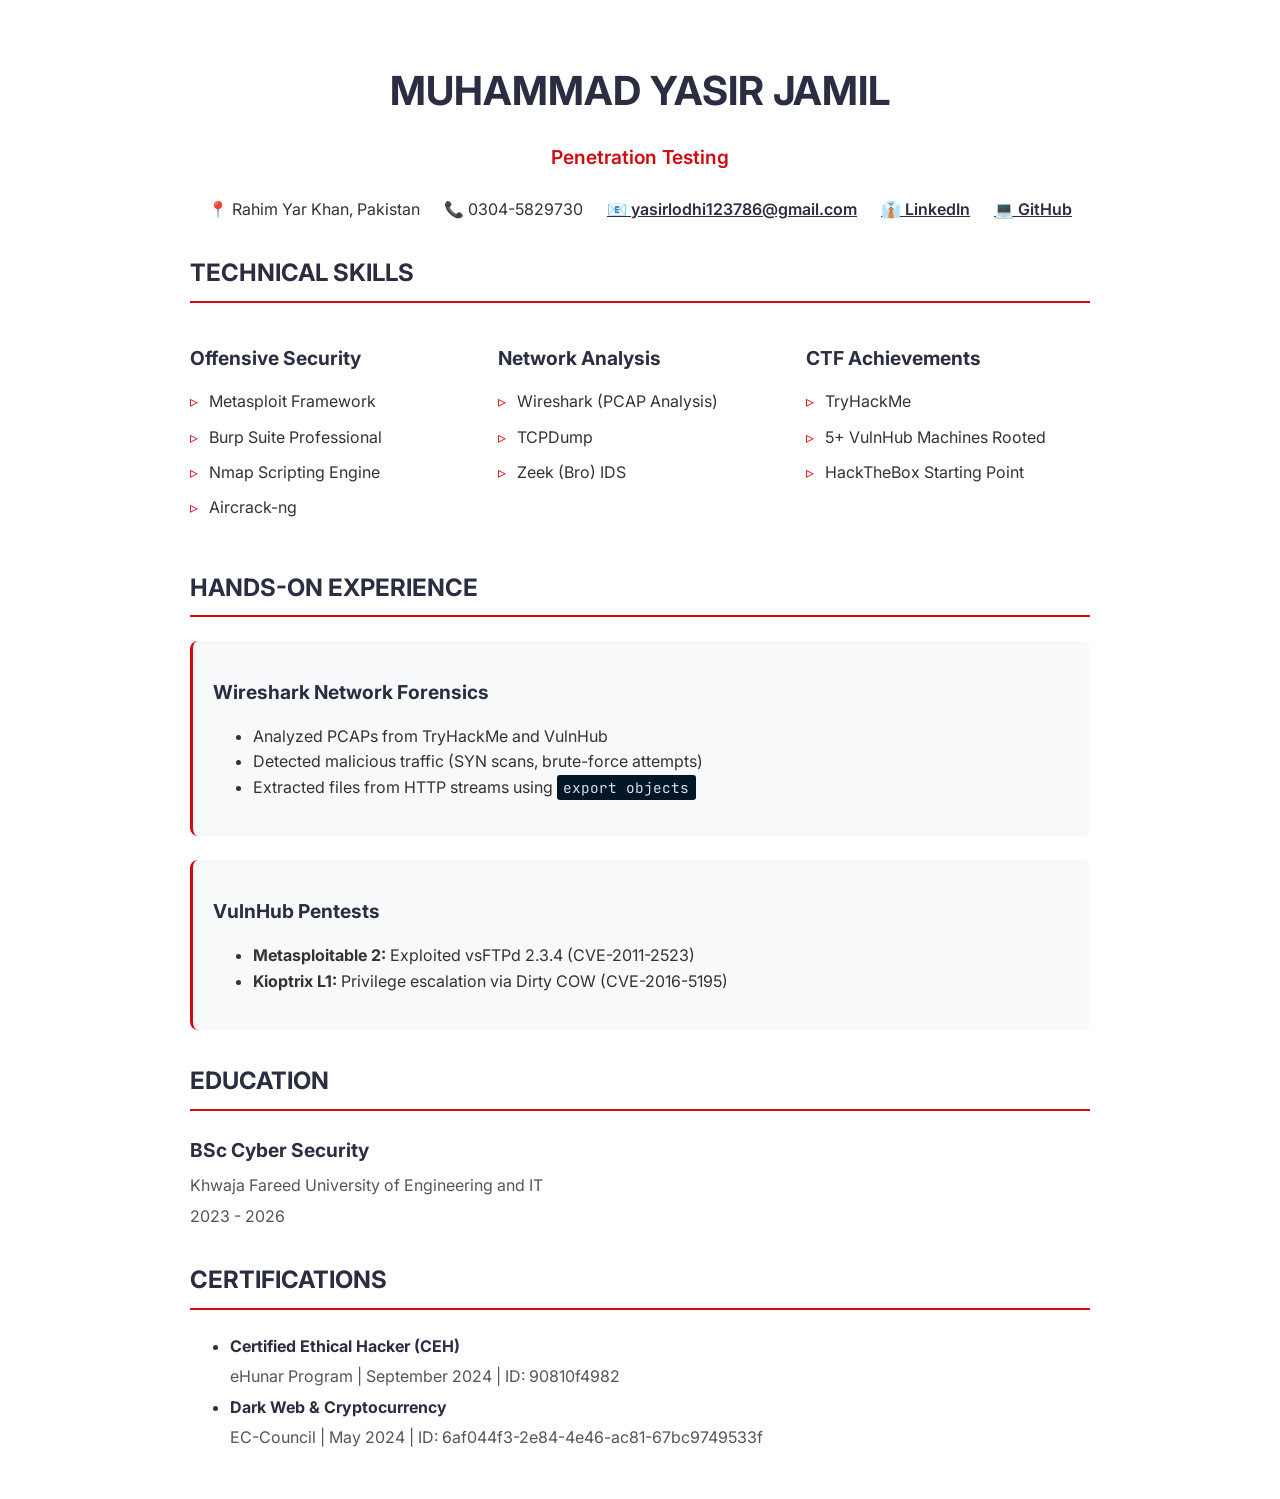
==== index.html @ 2fe6508a "Update index.html" ====
<!DOCTYPE html>
<html lang="en">
<head>
    <meta charset="UTF-8">
    <meta name="viewport" content="width=device-width, initial-scale=1.0">
    <title>Muhammad Yasir Jamil | Penetration Tester</title>
    <link rel="stylesheet" href="style.css">
    <link rel="preconnect" href="https://fonts.googleapis.com">
    <link rel="preconnect" href="https://fonts.gstatic.com" crossorigin>
    <link href="https://fonts.googleapis.com/css2?family=Inter:wght@400;500;600;700&family=JetBrains+Mono&display=swap" rel="stylesheet">
</head>
<body>
    <header class="header">
        <h1>MUHAMMAD YASIR JAMIL</h1>
        <p class="subtitle">Penetration Testing </p>
        <div class="contact-bar">
            <span class="contact-item">📍 Rahim Yar Khan, Pakistan</span>
            <span class="contact-item">📞 0304-5829730</span>
            <a href="mailto:yasirlodhi123786@gmail.com" class="contact-item">📧 yasirlodhi123786@gmail.com</a>
            <a href="https://linkedin.com/in/0xm1cr0" class="contact-item">👔 LinkedIn</a>
            <a href="https://github.com/0xm1cr0" class="contact-item">💻 GitHub</a>
        </div>
    </header>

    <main class="main-content">
        <section class="section">
            <h2 class="section-title">TECHNICAL SKILLS</h2>
            <div class="skills-grid">
                <div class="skill-category">
                    <h3>Offensive Security</h3>
                    <ul class="skill-list">
                        <li>Metasploit Framework</li>
                        <li>Burp Suite Professional</li>
                        <li>Nmap Scripting Engine</li>
                        <li>Aircrack-ng</li>
                    </ul>
                </div>
                <div class="skill-category">
                    <h3>Network Analysis</h3>
                    <ul class="skill-list">
                        <li>Wireshark (PCAP Analysis)</li>
                        <li>TCPDump</li>
                        <li>Zeek (Bro) IDS</li>
                    </ul>
                </div>
                <div class="skill-category">
                    <h3>CTF Achievements</h3>
                    <ul class="skill-list">
                        <li>TryHackMe </li>
                        <li>5+ VulnHub Machines Rooted</li>
                        <li>HackTheBox Starting Point</li>
                    </ul>
                </div>
            </div>
        </section>

        <section class="section">
            <h2 class="section-title">HANDS-ON EXPERIENCE</h2>
            
            <div class="lab">
                <h3 class="lab-title">Wireshark Network Forensics</h3>
                <ul class="lab-details">
                    <li>Analyzed PCAPs from TryHackMe and VulnHub</li>
                    <li>Detected malicious traffic (SYN scans, brute-force attempts)</li>
                    <li>Extracted files from HTTP streams using <code>export objects</code></li>
                </ul>
            </div>

            <div class="lab">
                <h3 class="lab-title">VulnHub Pentests</h3>
                <ul class="lab-details">
                    <li><strong>Metasploitable 2:</strong> Exploited vsFTPd 2.3.4 (CVE-2011-2523)</li>
                    <li><strong>Kioptrix L1:</strong> Privilege escalation via Dirty COW (CVE-2016-5195)</li>
                </ul>
            </div>
        </section>

        <section class="section">
            <h2 class="section-title">EDUCATION</h2>
            <div class="education">
                <h3>BSc Cyber Security</h3>
                <p class="institution">Khwaja Fareed University of Engineering and IT</p>
                <p class="date">2023 - 2026</p>
            </div>
        </section>

        <section class="section">
            <h2 class="section-title">CERTIFICATIONS</h2>
            <ul class="cert-list">
                <li>
                    <a href="https://lms.ehunar.org/certificate/90810f4982" target="_blank" class="cert-link">
                        <strong>Certified Ethical Hacker (CEH)</strong>
                    </a>
                    <p class="cert-meta">eHunar Program | September 2024 | ID: 90810f4982</p>
                </li>
                <li>
                    <a href="https://codered.eccouncil.org/certificate/6af044f3-2e84-4e46-ac81-67bc9749533f" target="_blank" class="cert-link">
                        <strong>Dark Web & Cryptocurrency</strong>
                    </a>
                    <p class="cert-meta">EC-Council | May 2024 | ID: 6af044f3-2e84-4e46-ac81-67bc9749533f</p>
                </li>
            </ul>
        </section>
    </main>
</body>
</html>
---- style.css ----
:root {
    --primary: #2b2d42;       /* Dark blue */
    --secondary: #d10a11;     /* Bold red */
    --text: #333333;         /* High-contrast black */
    --accent: #555555;       /* Medium gray */
    --light-bg: #f8f9fa;     /* Light background */
}

/* Base Styles */
body {
    font-family: 'Inter', sans-serif;
    line-height: 1.6;
    color: var(--text);
    background-color: white;
    max-width: 900px;
    margin: 0 auto;
    padding: 2rem;
}

/* Typography */
h1 {
    font-size: 2.5rem;
    color: var(--primary);
    text-align: center;
    margin-bottom: 0.5rem;
}

.subtitle {
    font-size: 1.2rem;
    color: var(--secondary);
    font-weight: 600;
    text-align: center;
    margin-bottom: 1.5rem;
}

h2 {
    font-size: 1.5rem;
    color: var(--primary);
    border-bottom: 2px solid var(--secondary);
    padding-bottom: 0.5rem;
    margin: 2rem 0 1.5rem;
    text-transform: uppercase;
}

h3 {
    font-size: 1.2rem;
    color: var(--primary);
    margin: 1rem 0 0.5rem;
}

/* Contact Bar */
.contact-bar {
    display: flex;
    flex-wrap: wrap;
    justify-content: center;
    gap: 1.5rem;
    margin: 1.5rem 0;
}

.contact-item {
    display: flex;
    align-items: center;
    gap: 0.4rem;
    color: var(--text);
}

.contact-item[href] {
    font-weight: 600;
    color: var(--primary);
}

/* Skills Grid */
.skills-grid {
    display: grid;
    grid-template-columns: repeat(auto-fit, minmax(250px, 1fr));
    gap: 1.5rem;
    margin: 1rem 0;
}

.skill-list {
    list-style-type: none;
    padding-left: 1.2rem;
}

.skill-list li {
    margin-bottom: 0.6rem;
    position: relative;
}

.skill-list li::before {
    content: "▹";
    position: absolute;
    left: -1.2rem;
    color: var(--secondary);
}

/* Labs */
.lab {
    background: var(--light-bg);
    padding: 1.25rem;
    border-radius: 8px;
    margin: 1.5rem 0;
    border-left: 3px solid var(--secondary);
}

.lab-title {
    color: var(--primary);
    margin-bottom: 0.5rem;
}

/* Education & Certs */
.institution, .date, .cert-meta {
    color: var(--accent);
    margin: 0.3rem 0;
}

.cert-link {
    color: var(--primary);
    font-weight: 600;
    text-decoration: none;
}

.cert-link:hover {
    color: var(--secondary);
    text-decoration: underline;
}

/* Code */
code {
    font-family: 'JetBrains Mono', monospace;
    background: #011627;
    color: #d6deeb;
    padding: 0.2rem 0.4rem;
    border-radius: 3px;
    font-size: 0.9rem;
}

/* Responsive */
@media (max-width: 768px) {
    body {
        padding: 1rem;
    }
    .contact-bar {
        flex-direction: column;
        align-items: center;
        gap: 0.7rem;
    }
    .skills-grid {
        grid-template-columns: 1fr;
    }
    h1 {
        font-size: 2rem;
    }
}
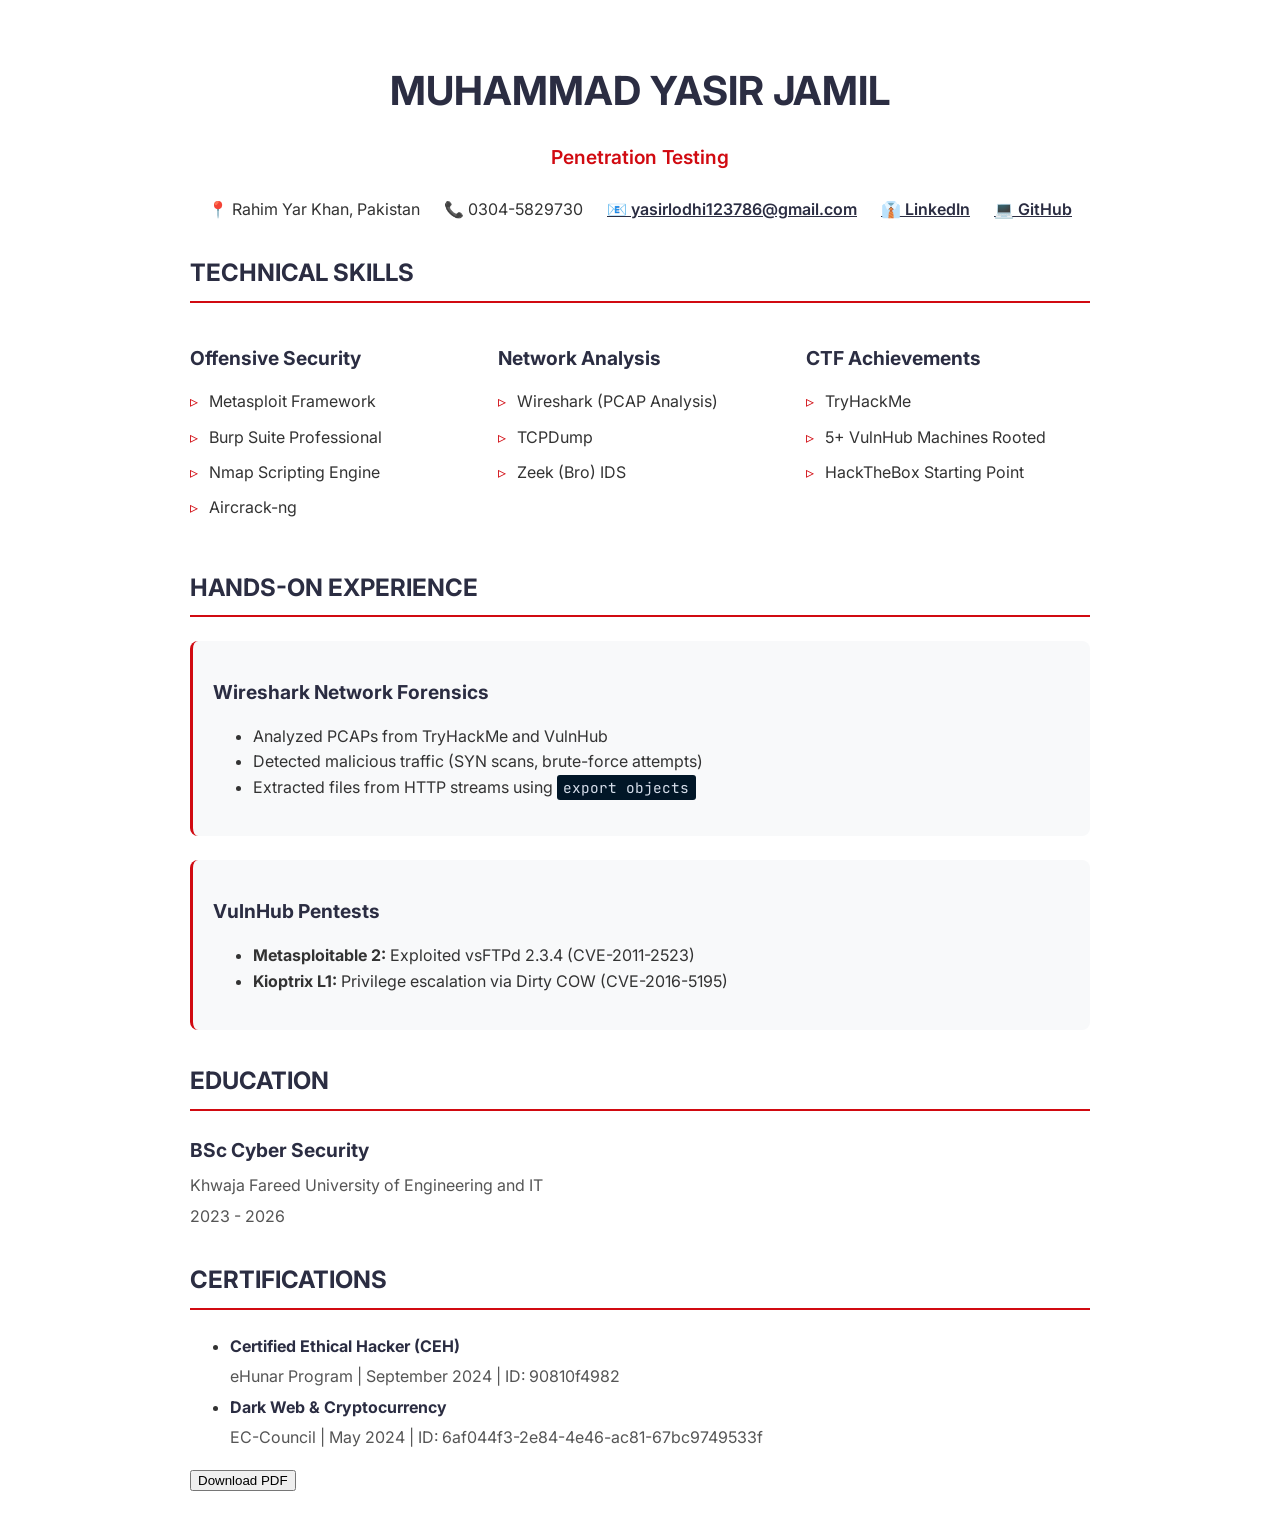
==== commit b975c748: "Update index.html" ====
--- a/index.html
+++ b/index.html
@@ -1,3 +1,4 @@
+
 <!DOCTYPE html>
 <html lang="en">
 <head>
@@ -102,5 +103,15 @@
             </ul>
         </section>
     </main>
+
+    <footer>
+        <button id="download-btn">Download PDF</button>
+    </footer>
+
+    <script>
+        document.getElementById('download-btn').addEventListener('click', function() {
+            window.print();
+        });
+    </script>
 </body>
 </html>
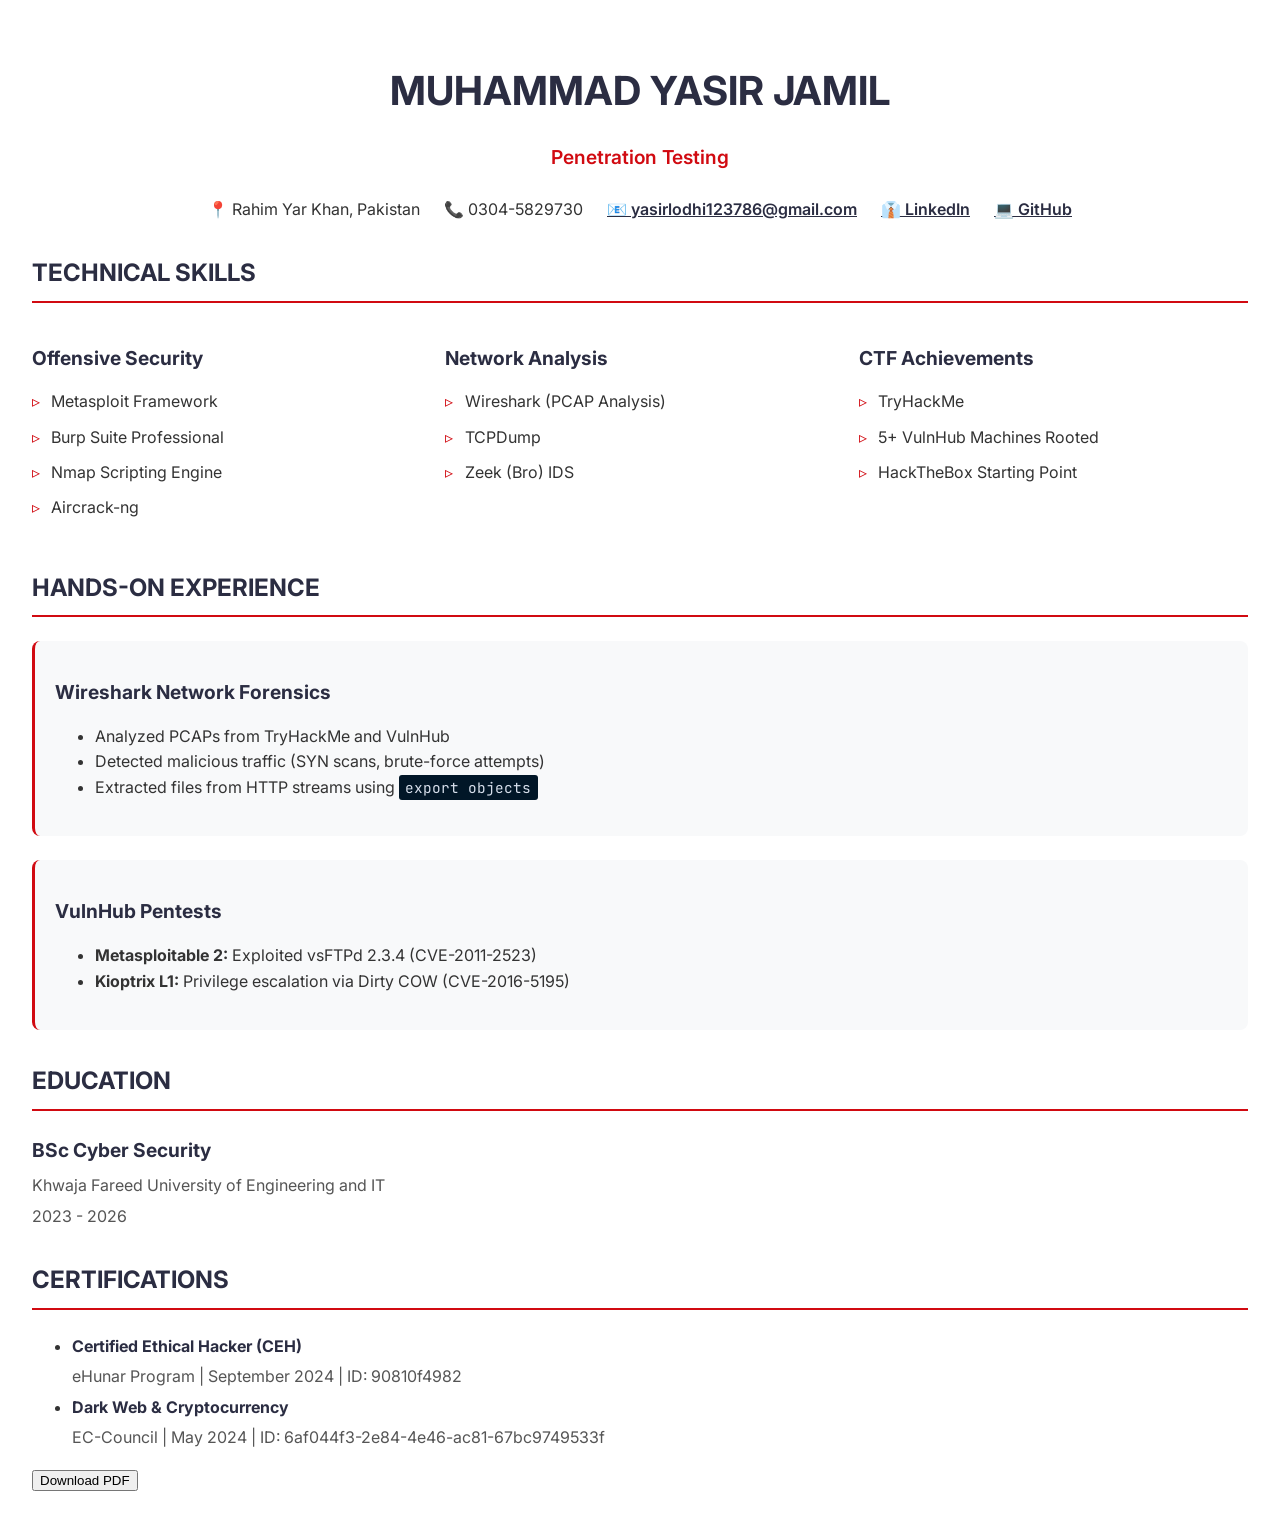
==== commit 77741814: "Update index.html" ====
--- a/index.html
+++ b/index.html
@@ -1,4 +1,3 @@
-
 <!DOCTYPE html>
 <html lang="en">
 <head>
--- a/style.css
+++ b/style.css
@@ -12,9 +12,9 @@
     line-height: 1.6;
     color: var(--text);
     background-color: white;
-    max-width: 900px;
-    margin: 0 auto;
+    margin: 0;
     padding: 2rem;
+    max-width: 100%;
 }
 
 /* Typography */
@@ -135,6 +135,17 @@
     font-size: 0.9rem;
 }
 
+/* Print Styles */
+@media print {
+    body {
+        padding: 1rem;
+        margin: 0;
+    }
+    .header, .footer {
+        display: none;
+    }
+}
+
 /* Responsive */
 @media (max-width: 768px) {
     body {
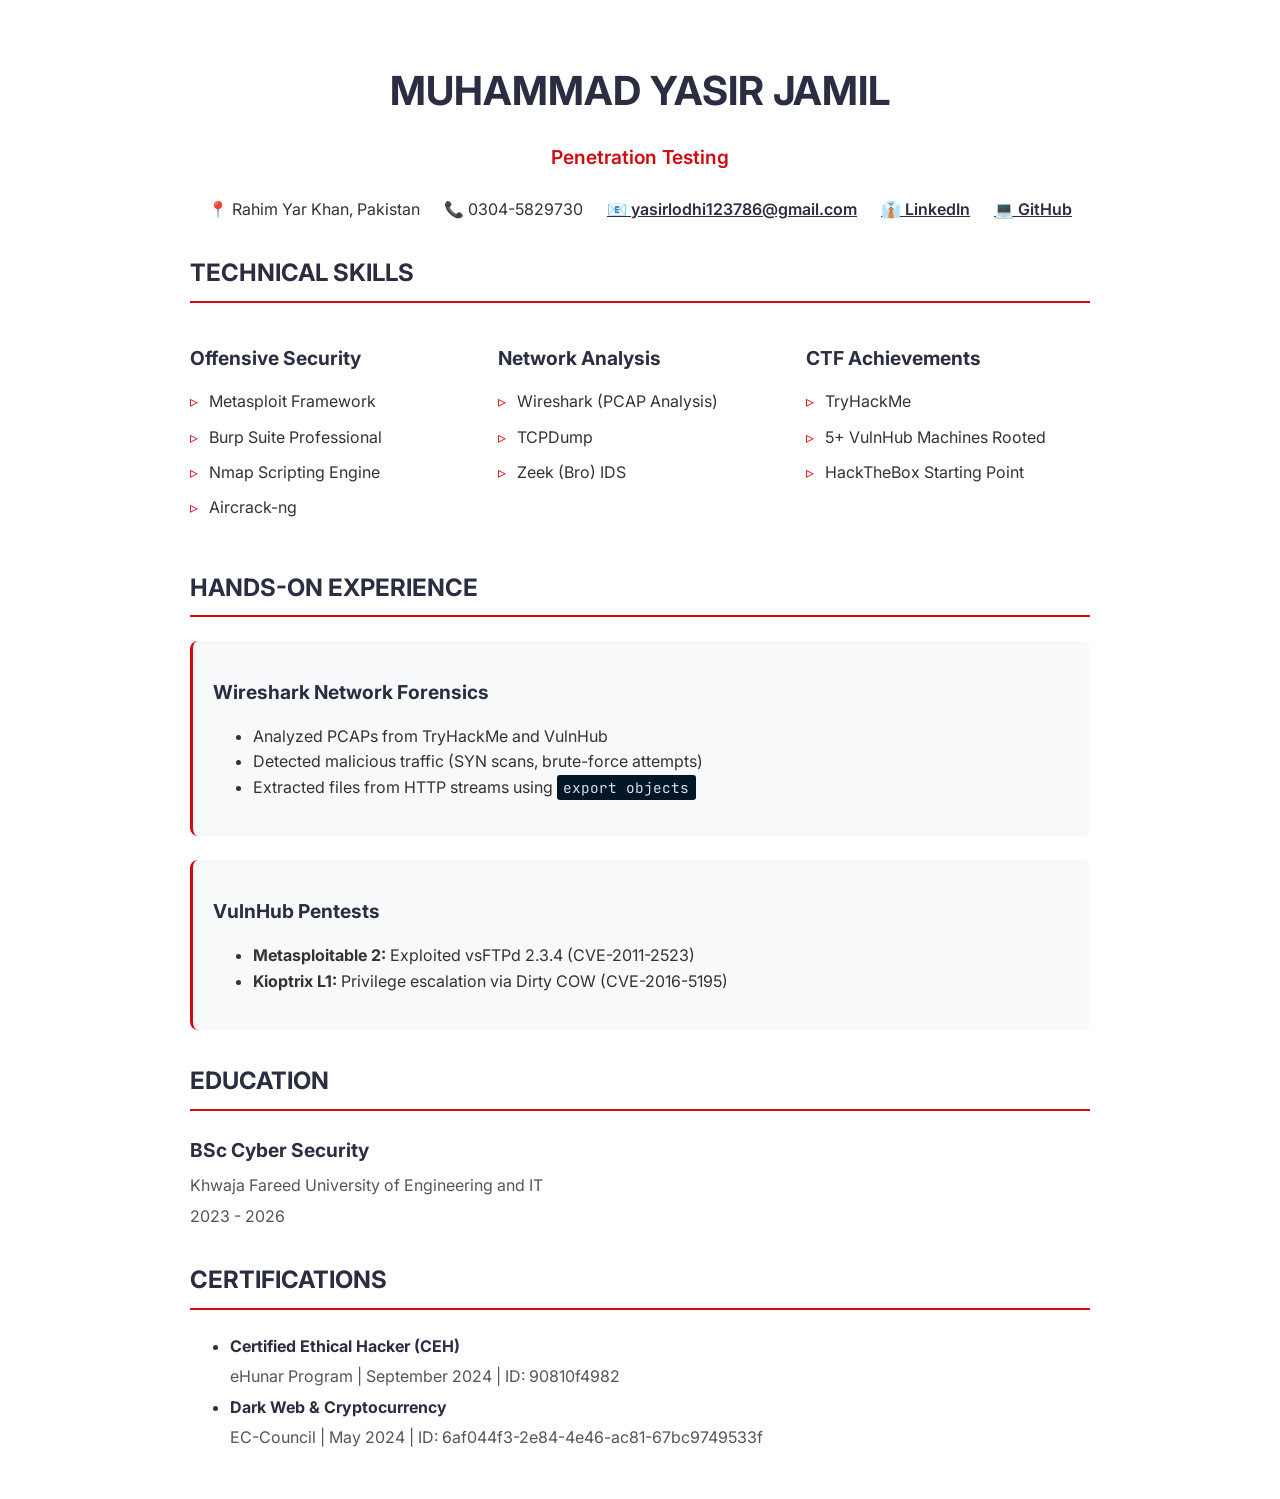
==== commit 7af12ce0: "Update index.html" ====
--- a/index.html
+++ b/index.html
@@ -102,15 +102,6 @@
             </ul>
         </section>
     </main>
-
-    <footer>
-        <button id="download-btn">Download PDF</button>
-    </footer>
-
-    <script>
-        document.getElementById('download-btn').addEventListener('click', function() {
-            window.print();
-        });
-    </script>
 </body>
 </html>
+
--- a/style.css
+++ b/style.css
@@ -1,3 +1,8 @@
+
+
+
+
+
 :root {
     --primary: #2b2d42;       /* Dark blue */
     --secondary: #d10a11;     /* Bold red */
@@ -12,9 +17,9 @@
     line-height: 1.6;
     color: var(--text);
     background-color: white;
-    margin: 0;
+    max-width: 900px;
+    margin: 0 auto;
     padding: 2rem;
-    max-width: 100%;
 }
 
 /* Typography */
@@ -135,17 +140,6 @@
     font-size: 0.9rem;
 }
 
-/* Print Styles */
-@media print {
-    body {
-        padding: 1rem;
-        margin: 0;
-    }
-    .header, .footer {
-        display: none;
-    }
-}
-
 /* Responsive */
 @media (max-width: 768px) {
     body {
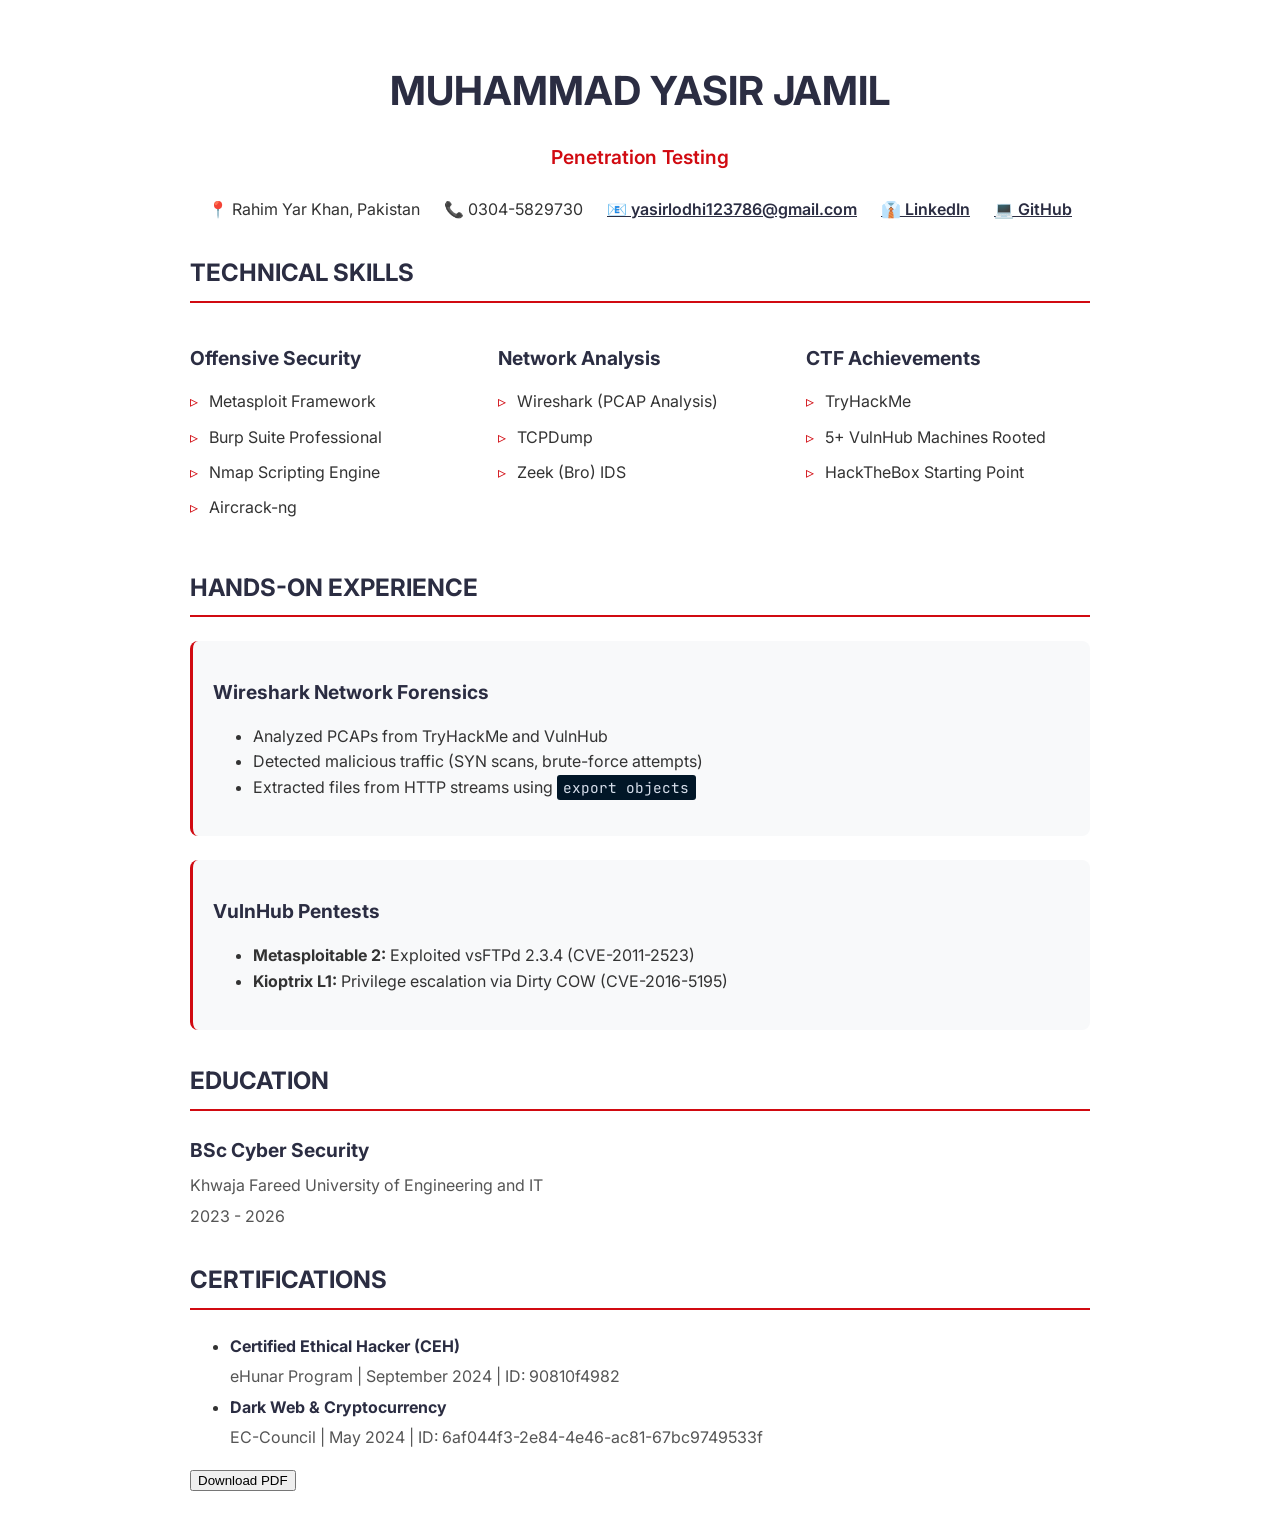
==== commit 120e4c24: "Update index.html" ====
--- a/index.html
+++ b/index.html
@@ -102,6 +102,15 @@
             </ul>
         </section>
     </main>
+
+    <footer>
+        <button id="download-btn">Download PDF</button>
+    </footer>
+
+    <script>
+        document.getElementById('download-btn').addEventListener('click', function() {
+            window.print();
+        });
+    </script>
 </body>
 </html>
-
--- a/style.css
+++ b/style.css
@@ -1,8 +1,3 @@
-
-
-
-
-
 :root {
     --primary: #2b2d42;       /* Dark blue */
     --secondary: #d10a11;     /* Bold red */
@@ -157,3 +152,47 @@
         font-size: 2rem;
     }
 }
+
+/* Print-Specific Styles */
+@media print {
+    body {
+        max-width: 100%; /* Remove width limit for printing */
+        padding: 1rem;
+        margin: 0;
+    }
+
+    header, .main-content {
+        page-break-before: always; /* Start new page for header */
+    }
+
+    h1, .subtitle {
+        font-size: 1.5rem; /* Reduce title font size for print */
+        text-align: center;
+    }
+
+    .section {
+        page-break-inside: avoid; /* Prevent breaking content within sections */
+    }
+
+    .contact-bar, .skills-grid {
+        display: block;
+        margin: 1rem 0;
+    }
+
+    .skills-grid {
+        grid-template-columns: 1fr; /* Stack skills in one column for print */
+    }
+
+    .contact-item {
+        font-size: 0.9rem;
+    }
+
+    /* Ensure no overflowing content */
+    .lab, .education, .cert-list {
+        font-size: 0.9rem;
+    }
+
+    .cert-list li {
+        margin-bottom: 0.5rem;
+    }
+}
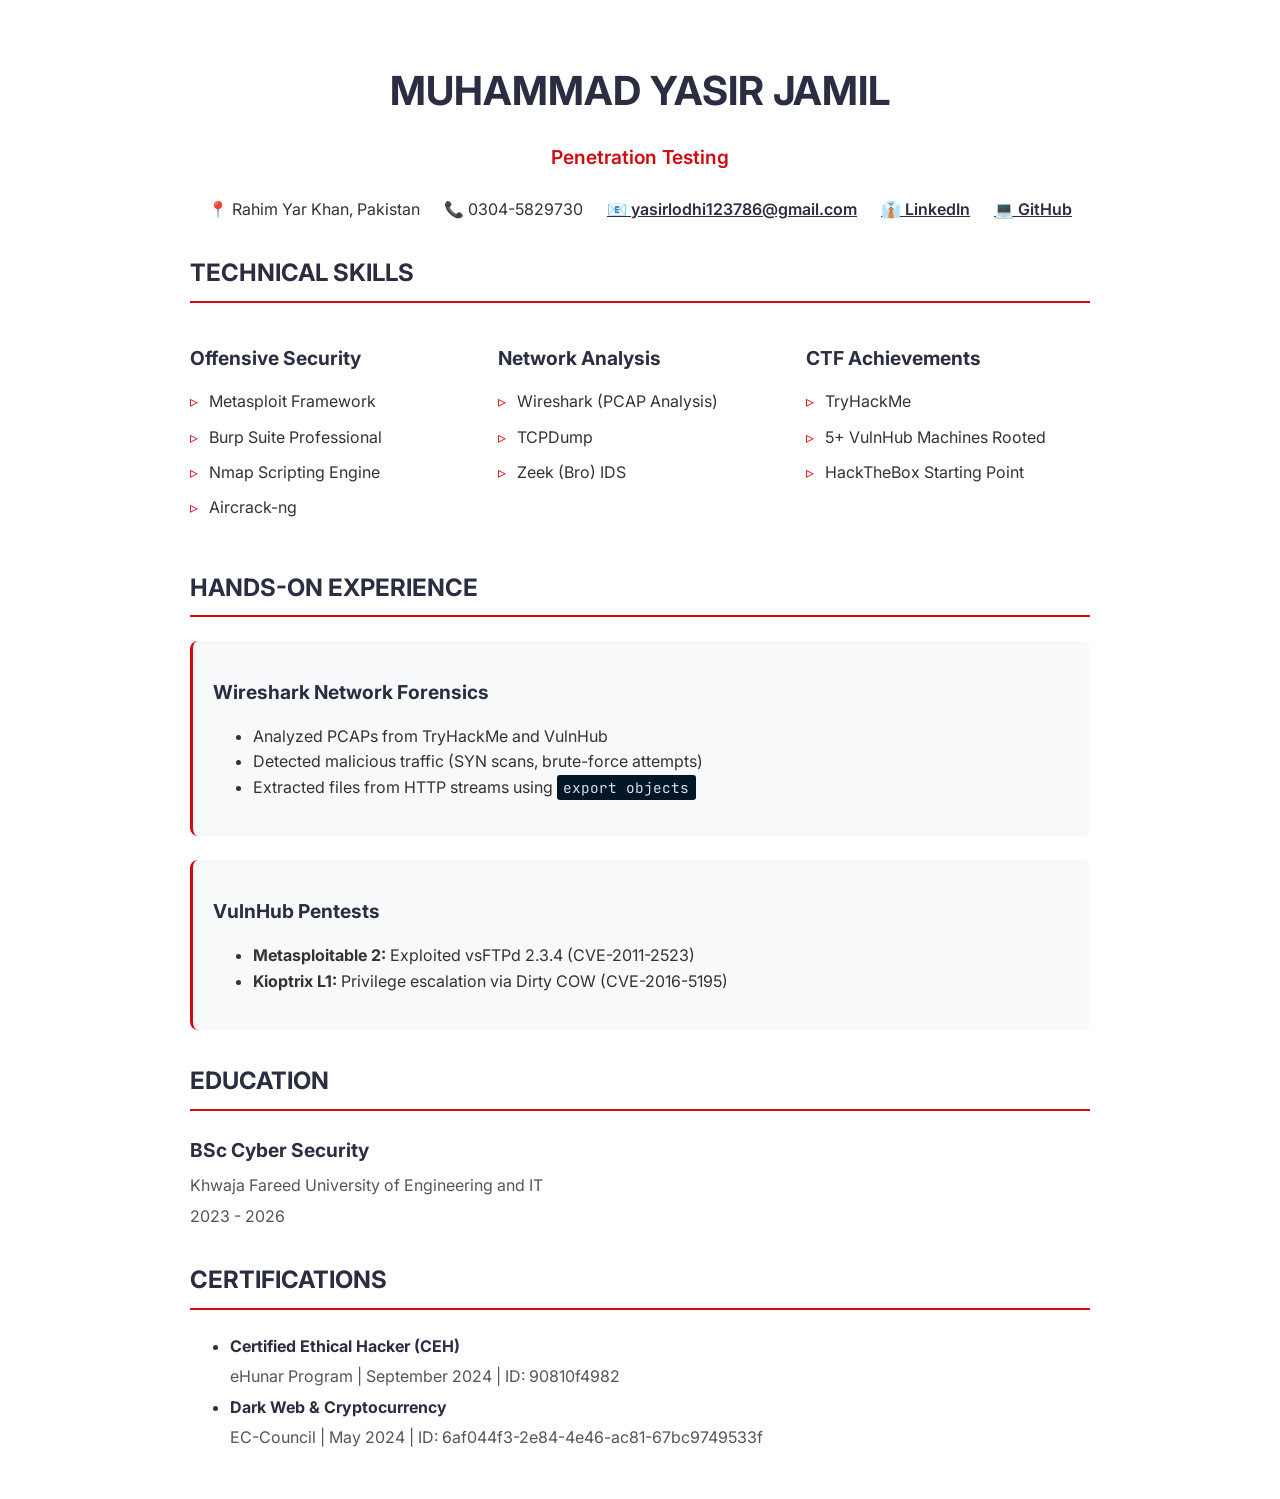
==== commit 01d3cf93: "Update index.html" ====
--- a/index.html
+++ b/index.html
@@ -102,15 +102,6 @@
             </ul>
         </section>
     </main>
-
-    <footer>
-        <button id="download-btn">Download PDF</button>
-    </footer>
-
-    <script>
-        document.getElementById('download-btn').addEventListener('click', function() {
-            window.print();
-        });
-    </script>
 </body>
 </html>
+
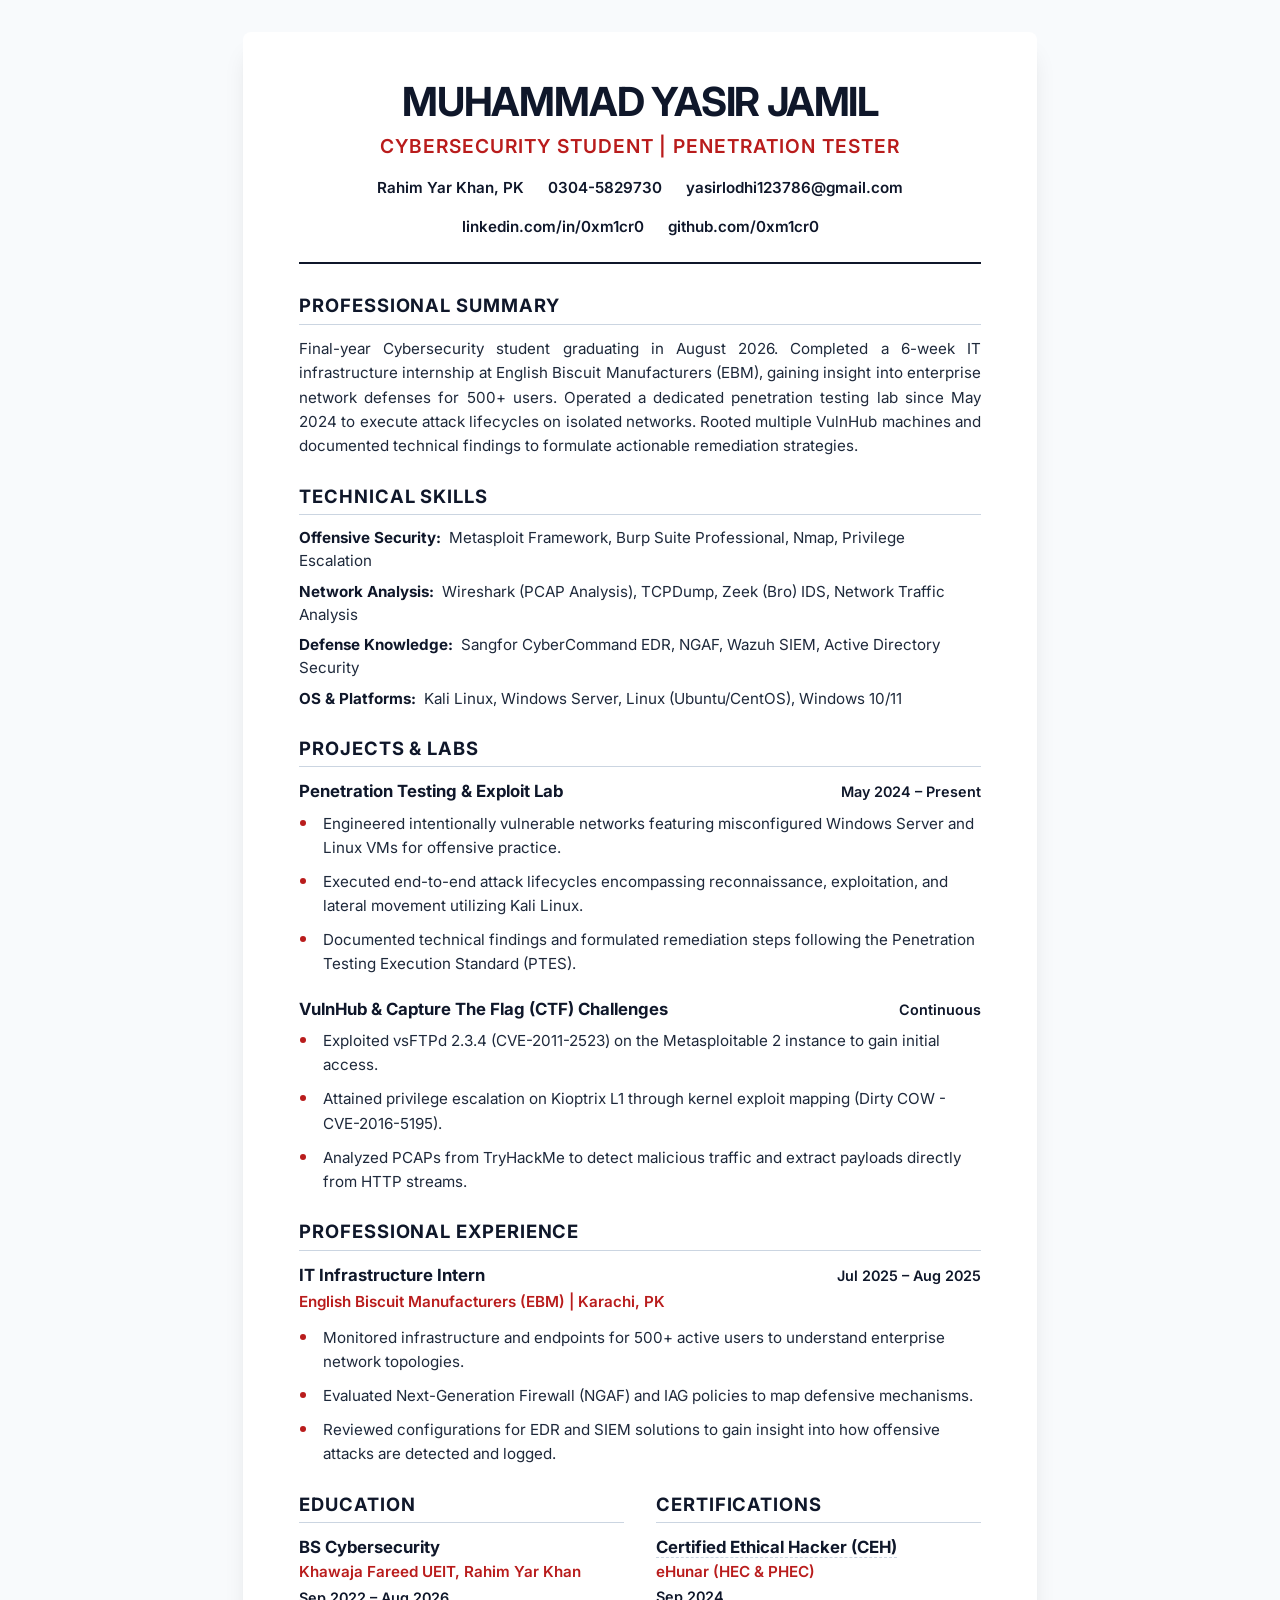
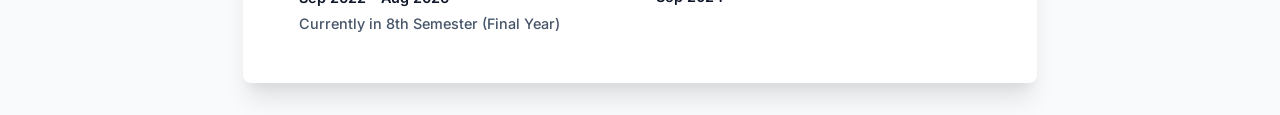
==== commit 9472d4c8: "index.html" ====
--- a/index.html
+++ b/index.html
@@ -1,107 +1,372 @@
 <!DOCTYPE html>
 <html lang="en">
+
 <head>
     <meta charset="UTF-8">
     <meta name="viewport" content="width=device-width, initial-scale=1.0">
-    <title>Muhammad Yasir Jamil | Penetration Tester</title>
-    <link rel="stylesheet" href="style.css">
+    <meta name="description"
+        content="Cybersecurity student with hands-on pentesting lab experience and 6-week enterprise internship. Skilled in Metasploit, Burp Suite, and Nmap.">
+    <title>Muhammad Yasir Jamil - Penetration Tester CV</title>
     <link rel="preconnect" href="https://fonts.googleapis.com">
     <link rel="preconnect" href="https://fonts.gstatic.com" crossorigin>
-    <link href="https://fonts.googleapis.com/css2?family=Inter:wght@400;500;600;700&family=JetBrains+Mono&display=swap" rel="stylesheet">
+    <link href="https://fonts.googleapis.com/css2?family=Inter:wght@400;500;600;700&display=swap" rel="stylesheet">
+    <style>
+        :root {
+            --primary: #0f172a;
+            --accent: #b91c1c;
+            --text-main: #1e293b;
+            --text-muted: #475569;
+            --bg-page: #f8fafc;
+            --bg-paper: #ffffff;
+            --border: #cbd5e1;
+        }
+
+        * {
+            margin: 0;
+            padding: 0;
+            box-sizing: border-box;
+        }
+
+        body {
+            font-family: 'Inter', sans-serif;
+            background-color: var(--bg-page);
+            color: var(--text-main);
+            line-height: 1.5;
+            -webkit-font-smoothing: antialiased;
+            padding: 2rem;
+            display: flex;
+            justify-content: center;
+        }
+
+        .resume-container {
+            width: 100%;
+            max-width: 21cm;
+            background-color: var(--bg-paper);
+            box-shadow: 0 20px 25px -5px rgba(0, 0, 0, 0.1), 0 10px 10px -5px rgba(0, 0, 0, 0.04);
+            border-radius: 8px;
+            padding: 3rem 3.5rem;
+        }
+
+        header {
+            display: flex;
+            align-items: center;
+            gap: 2rem;
+            margin-bottom: 1.75rem;
+            border-bottom: 2px solid var(--primary);
+            padding-bottom: 1.5rem;
+        }
+
+        .header-photo {
+            width: 110px;
+            height: 110px;
+            border-radius: 50%;
+            object-fit: cover;
+            object-position: center top;
+            border: 2px solid #cbd5e1;
+            flex-shrink: 0;
+        }
+
+        .header-text {
+            flex: 1;
+            text-align: center;
+        }
+
+        h1 {
+            font-size: 2.5rem;
+            font-weight: 700;
+            color: var(--primary);
+            line-height: 1.1;
+            letter-spacing: -0.03em;
+            text-transform: uppercase;
+        }
+
+        .title {
+            font-size: 1.2rem;
+            font-weight: 600;
+            color: var(--accent);
+            margin-top: 0.5rem;
+            margin-bottom: 1rem;
+            text-transform: uppercase;
+            letter-spacing: 0.05em;
+        }
+
+        .contact-info {
+            display: flex;
+            flex-wrap: wrap;
+            justify-content: center;
+            gap: 1rem 1.5rem;
+            font-size: 0.95rem;
+            color: var(--primary);
+            font-weight: 600;
+        }
+
+        .contact-info a {
+            color: var(--primary);
+            text-decoration: none;
+            transition: color 0.2s;
+        }
+
+        .contact-info a:hover {
+            color: var(--accent);
+            text-decoration: underline;
+        }
+
+        .section {
+            margin-bottom: 1.5rem;
+        }
+
+        h2 {
+            font-size: 1.15rem;
+            font-weight: 700;
+            color: var(--primary);
+            text-transform: uppercase;
+            letter-spacing: 0.05em;
+            margin-bottom: 0.75rem;
+            border-bottom: 1px solid var(--border);
+            padding-bottom: 0.25rem;
+        }
+
+        .summary {
+            font-size: 0.95rem;
+            text-align: justify;
+            color: var(--text-main);
+            font-weight: 400;
+            line-height: 1.6;
+        }
+
+        .item {
+            margin-bottom: 1.25rem;
+        }
+
+        .item:last-child {
+            margin-bottom: 0;
+        }
+
+        .item-header {
+            display: flex;
+            justify-content: space-between;
+            align-items: baseline;
+            margin-bottom: 0.2rem;
+        }
+
+        .item-title {
+            font-weight: 700;
+            color: var(--primary);
+            font-size: 1.05rem;
+        }
+
+        .item-date {
+            font-size: 0.9rem;
+            color: var(--primary);
+            font-weight: 600;
+        }
+
+        .item-subtitle {
+            font-size: 0.95rem;
+            color: var(--accent);
+            font-weight: 600;
+            margin-bottom: 0.5rem;
+        }
+
+        .item-list {
+            padding-left: 1.25rem;
+            font-size: 0.95rem;
+            color: var(--text-main);
+            line-height: 1.6;
+        }
+
+        .item-list li {
+            margin-bottom: 0.35rem;
+            padding-left: 0.25rem;
+        }
+
+        .item-list li::marker {
+            color: var(--accent);
+            font-size: 1.2em;
+        }
+
+        .skills-grid {
+            display: flex;
+            flex-direction: column;
+            gap: 0.5rem;
+        }
+
+        .skill-row {
+            font-size: 0.95rem;
+            line-height: 1.5;
+        }
+
+        .skill-category {
+            font-weight: 700;
+            color: var(--primary);
+            margin-right: 0.25rem;
+        }
+
+        .ed-cert-grid {
+            display: grid;
+            grid-template-columns: 1fr 1fr;
+            gap: 2rem;
+        }
+
+        .cert-link {
+            color: var(--primary);
+            text-decoration: none;
+            border-bottom: 1px dashed var(--border);
+            transition: all 0.2s;
+        }
+
+        .cert-link:hover {
+            color: var(--accent);
+            border-bottom-color: var(--accent);
+        }
+
+        @media print {
+            @page {
+                margin: 0;
+            }
+
+            body {
+                background-color: white;
+                padding: 1.5cm;
+                display: block;
+            }
+
+            .resume-container {
+                box-shadow: none;
+                padding: 0;
+                max-width: 100%;
+                border-radius: 0;
+            }
+
+            .section {
+                margin-bottom: 1.25rem;
+            }
+
+            header {
+                padding-bottom: 1rem;
+                margin-bottom: 1.25rem;
+            }
+        }
+    </style>
 </head>
+
 <body>
-    <header class="header">
-        <h1>MUHAMMAD YASIR JAMIL</h1>
-        <p class="subtitle">Penetration Testing </p>
-        <div class="contact-bar">
-            <span class="contact-item">📍 Rahim Yar Khan, Pakistan</span>
-            <span class="contact-item">📞 0304-5829730</span>
-            <a href="mailto:yasirlodhi123786@gmail.com" class="contact-item">📧 yasirlodhi123786@gmail.com</a>
-            <a href="https://linkedin.com/in/0xm1cr0" class="contact-item">👔 LinkedIn</a>
-            <a href="https://github.com/0xm1cr0" class="contact-item">💻 GitHub</a>
-        </div>
-    </header>
-
-    <main class="main-content">
+    <div class="resume-container">
+        <header>
+            
+            <div class="header-text">
+                <h1>Muhammad Yasir Jamil</h1>
+                <div class="title">Cybersecurity Student | Penetration Tester</div>
+                <div class="contact-info">
+                    <span>Rahim Yar Khan, PK</span>
+                    <span>0304-5829730</span>
+                    <a href="mailto:yasirlodhi123786@gmail.com" target="_blank"
+                        rel="noopener noreferrer">yasirlodhi123786@gmail.com</a>
+                    <a href="https://linkedin.com/in/0xm1cr0" target="_blank"
+                        rel="noopener noreferrer">linkedin.com/in/0xm1cr0</a>
+                    <a href="https://github.com/0xm1cr0" target="_blank"
+                        rel="noopener noreferrer">github.com/0xm1cr0</a>
+                </div>
+            </div>
+        </header>
         <section class="section">
-            <h2 class="section-title">TECHNICAL SKILLS</h2>
+            <h2>Professional Summary</h2>
+            <p class="summary">
+                Final-year Cybersecurity student graduating in August 2026. Completed a 6-week IT infrastructure
+                internship at English Biscuit Manufacturers (EBM), gaining insight into enterprise network defenses for
+                500+ users. Operated a dedicated penetration testing lab since May 2024 to execute attack lifecycles on
+                isolated networks. Rooted multiple VulnHub machines and documented technical findings to formulate
+                actionable remediation strategies.
+            </p>
+        </section>
+        <section class="section">
+            <h2>Technical Skills</h2>
             <div class="skills-grid">
-                <div class="skill-category">
-                    <h3>Offensive Security</h3>
-                    <ul class="skill-list">
-                        <li>Metasploit Framework</li>
-                        <li>Burp Suite Professional</li>
-                        <li>Nmap Scripting Engine</li>
-                        <li>Aircrack-ng</li>
-                    </ul>
-                </div>
-                <div class="skill-category">
-                    <h3>Network Analysis</h3>
-                    <ul class="skill-list">
-                        <li>Wireshark (PCAP Analysis)</li>
-                        <li>TCPDump</li>
-                        <li>Zeek (Bro) IDS</li>
-                    </ul>
-                </div>
-                <div class="skill-category">
-                    <h3>CTF Achievements</h3>
-                    <ul class="skill-list">
-                        <li>TryHackMe </li>
-                        <li>5+ VulnHub Machines Rooted</li>
-                        <li>HackTheBox Starting Point</li>
-                    </ul>
-                </div>
-            </div>
-        </section>
-
+                <div class="skill-row"><span class="skill-category">Offensive Security:</span> Metasploit Framework,
+                    Burp Suite Professional, Nmap, Privilege Escalation</div>
+                <div class="skill-row"><span class="skill-category">Network Analysis:</span> Wireshark (PCAP Analysis),
+                    TCPDump, Zeek (Bro) IDS, Network Traffic Analysis</div>
+                <div class="skill-row"><span class="skill-category">Defense Knowledge:</span> Sangfor CyberCommand EDR,
+                    NGAF, Wazuh SIEM, Active Directory Security</div>
+                <div class="skill-row"><span class="skill-category">OS & Platforms:</span> Kali Linux, Windows Server,
+                    Linux (Ubuntu/CentOS), Windows 10/11</div>
+            </div>
+        </section>
         <section class="section">
-            <h2 class="section-title">HANDS-ON EXPERIENCE</h2>
-            
-            <div class="lab">
-                <h3 class="lab-title">Wireshark Network Forensics</h3>
-                <ul class="lab-details">
-                    <li>Analyzed PCAPs from TryHackMe and VulnHub</li>
-                    <li>Detected malicious traffic (SYN scans, brute-force attempts)</li>
-                    <li>Extracted files from HTTP streams using <code>export objects</code></li>
+            <h2>Projects & Labs</h2>
+            <div class="item">
+                <div class="item-header">
+                    <div class="item-title">Penetration Testing & Exploit Lab</div>
+                    <div class="item-date">May 2024 – Present</div>
+                </div>
+                <ul class="item-list">
+                    <li>Engineered intentionally vulnerable networks featuring misconfigured Windows Server and Linux
+                        VMs for offensive practice.</li>
+                    <li>Executed end-to-end attack lifecycles encompassing reconnaissance, exploitation, and lateral
+                        movement utilizing Kali Linux.</li>
+                    <li>Documented technical findings and formulated remediation steps following the Penetration Testing
+                        Execution Standard (PTES).</li>
                 </ul>
             </div>
-
-            <div class="lab">
-                <h3 class="lab-title">VulnHub Pentests</h3>
-                <ul class="lab-details">
-                    <li><strong>Metasploitable 2:</strong> Exploited vsFTPd 2.3.4 (CVE-2011-2523)</li>
-                    <li><strong>Kioptrix L1:</strong> Privilege escalation via Dirty COW (CVE-2016-5195)</li>
+            <div class="item">
+                <div class="item-header">
+                    <div class="item-title">VulnHub & Capture The Flag (CTF) Challenges</div>
+                    <div class="item-date">Continuous</div>
+                </div>
+                <ul class="item-list">
+                    <li>Exploited vsFTPd 2.3.4 (CVE-2011-2523) on the Metasploitable 2 instance to gain initial access.
+                    </li>
+                    <li>Attained privilege escalation on Kioptrix L1 through kernel exploit mapping (Dirty COW -
+                        CVE-2016-5195).</li>
+                    <li>Analyzed PCAPs from TryHackMe to detect malicious traffic and extract payloads directly from
+                        HTTP streams.</li>
                 </ul>
             </div>
         </section>
-
         <section class="section">
-            <h2 class="section-title">EDUCATION</h2>
-            <div class="education">
-                <h3>BSc Cyber Security</h3>
-                <p class="institution">Khwaja Fareed University of Engineering and IT</p>
-                <p class="date">2023 - 2026</p>
-            </div>
-        </section>
-
-        <section class="section">
-            <h2 class="section-title">CERTIFICATIONS</h2>
-            <ul class="cert-list">
-                <li>
-                    <a href="https://lms.ehunar.org/certificate/90810f4982" target="_blank" class="cert-link">
-                        <strong>Certified Ethical Hacker (CEH)</strong>
-                    </a>
-                    <p class="cert-meta">eHunar Program | September 2024 | ID: 90810f4982</p>
-                </li>
-                <li>
-                    <a href="https://codered.eccouncil.org/certificate/6af044f3-2e84-4e46-ac81-67bc9749533f" target="_blank" class="cert-link">
-                        <strong>Dark Web & Cryptocurrency</strong>
-                    </a>
-                    <p class="cert-meta">EC-Council | May 2024 | ID: 6af044f3-2e84-4e46-ac81-67bc9749533f</p>
-                </li>
-            </ul>
-        </section>
-    </main>
+            <h2>Professional Experience</h2>
+            <div class="item">
+                <div class="item-header">
+                    <div class="item-title">IT Infrastructure Intern</div>
+                    <div class="item-date">Jul 2025 – Aug 2025</div>
+                </div>
+                <div class="item-subtitle">English Biscuit Manufacturers (EBM) | Karachi, PK</div>
+                <ul class="item-list">
+                    <li>Monitored infrastructure and endpoints for 500+ active users to understand enterprise network
+                        topologies.</li>
+                    <li>Evaluated Next-Generation Firewall (NGAF) and IAG policies to map defensive mechanisms.</li>
+                    <li>Reviewed configurations for EDR and SIEM solutions to gain insight into how offensive attacks
+                        are detected and logged.</li>
+                </ul>
+            </div>
+        </section>
+        <section class="section" style="margin-bottom: 0;">
+            <div class="ed-cert-grid">
+                <div>
+                    <h2>Education</h2>
+                    <div class="item" style="margin-bottom: 0;">
+                        <div class="item-title">BS Cybersecurity</div>
+                        <div class="item-subtitle" style="margin-bottom: 0.25rem;">Khawaja Fareed UEIT, Rahim Yar Khan
+                        </div>
+                        <div class="item-date" style="margin-bottom: 0.25rem;">Sep 2022 – Aug 2026</div>
+                        <p class="skill-row" style="color: var(--text-muted); font-size: 0.9rem; font-weight: 500;">
+                            Currently in 8th Semester (Final Year)</p>
+                    </div>
+                </div>
+                <div>
+                    <h2>Certifications</h2>
+                    <div class="item" style="margin-bottom: 0.75rem;">
+                        <div class="item-title">
+                            <a href="https://lms.ehunar.org/certificate/90810f4982" target="_blank"
+                                rel="noopener noreferrer" class="cert-link">Certified Ethical Hacker (CEH)</a>
+                        </div>
+                        <div class="item-subtitle" style="margin-bottom: 0.15rem;">eHunar (HEC & PHEC)</div>
+                        <div class="item-date">Sep 2024</div>
+                    </div>
+                </div>
+            </div>
+        </section>
+    </div>
 </body>
+
 </html>
-
